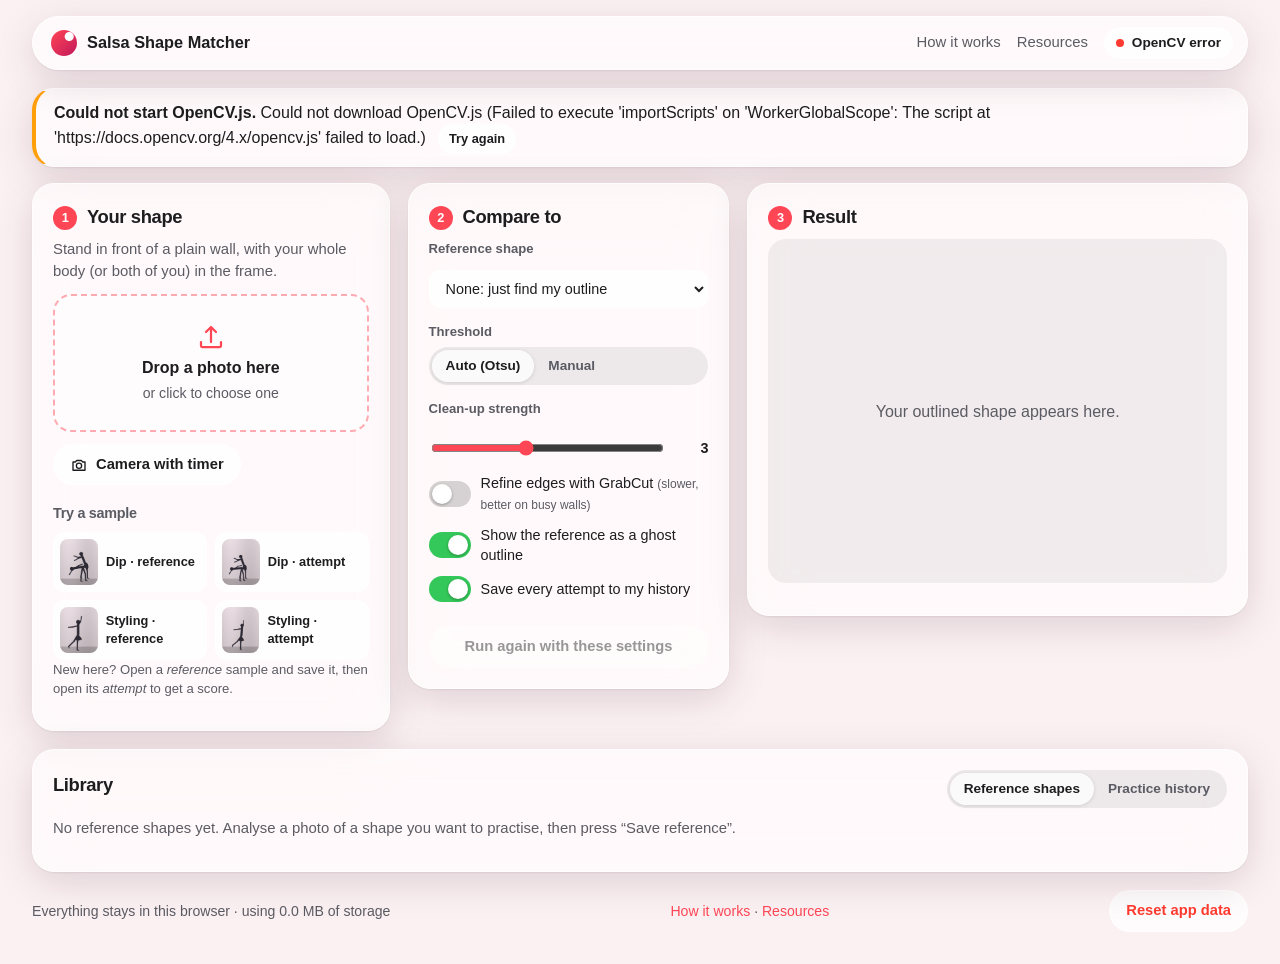
==== index.html @ 27150e8d "Salsa Shape Matcher app: OpenCV.js pipeline in a Web Worker, IndexedDB library, Apple-style UI, Netl" ====
<!doctype html>
<html lang="en">
<head>
  <meta charset="utf-8">
  <meta name="viewport" content="width=device-width, initial-scale=1, viewport-fit=cover">
  <title>Salsa Shape Matcher</title>
  <meta name="description" content="Practise your salsa shapes. OpenCV.js finds your silhouette in the browser, scores it against a reference, and IndexedDB keeps your progress.">
  <meta name="theme-color" content="#1a0a12">
  <link rel="icon" href="data:image/svg+xml,%3Csvg xmlns='http://www.w3.org/2000/svg' viewBox='0 0 64 64'%3E%3Ccircle cx='32' cy='32' r='30' fill='%23ff4655'/%3E%3Cpath d='M22 46c6-10 14-14 22-28' stroke='white' stroke-width='6' stroke-linecap='round' fill='none'/%3E%3Ccircle cx='44' cy='16' r='5' fill='white'/%3E%3C/svg%3E">
  <link rel="stylesheet" href="css/app.css">
</head>
<body>
  <div class="backdrop" aria-hidden="true"><span></span><span></span><span></span></div>

  <header class="topbar glass">
    <a class="brand" href="./" aria-label="Salsa Shape Matcher home">
      <span class="brand-mark" aria-hidden="true"></span>
      <span>Salsa Shape Matcher</span>
    </a>
    <nav class="nav">
      <a href="how-it-works.html">How it works</a>
      <a href="resources.html">Resources</a>
    </nav>
    <div id="status" class="pill pill-loading" role="status" aria-live="polite">
      <span class="dot"></span><span id="status-text">Loading OpenCV…</span>
    </div>
  </header>

  <div id="banner" class="banner glass" hidden role="alert"></div>

  <main class="layout">
    <!-- 1. Photo -->
    <section class="card glass" aria-labelledby="h-photo">
      <h2 id="h-photo"><span class="step">1</span> Your shape</h2>
      <p class="hint">Stand in front of a plain wall, with your whole body (or both of you) in the frame.</p>

      <label id="drop" class="drop" tabindex="0">
        <input id="file" type="file" accept="image/*" hidden>
        <svg viewBox="0 0 24 24" aria-hidden="true"><path d="M12 16V4m0 0-4 4m4-4 4 4M4 16v3a1 1 0 0 0 1 1h14a1 1 0 0 0 1-1v-3" fill="none" stroke="currentColor" stroke-width="1.8" stroke-linecap="round" stroke-linejoin="round"/></svg>
        <strong>Drop a photo here</strong>
        <span>or click to choose one</span>
      </label>

      <div class="row">
        <button id="btn-camera" class="btn" type="button">
          <svg viewBox="0 0 24 24" aria-hidden="true"><path d="M4 8h3l2-2h6l2 2h3v11H4z" fill="none" stroke="currentColor" stroke-width="1.8" stroke-linejoin="round"/><circle cx="12" cy="13" r="3.5" fill="none" stroke="currentColor" stroke-width="1.8"/></svg>
          Camera with timer
        </button>
      </div>

      <h3 class="sub">Try a sample</h3>
      <div class="samples" id="samples">
        <button class="sample" type="button" data-src="samples/dip-reference.jpg" data-name="Dip"><img src="samples/dip-reference.jpg" alt="" loading="lazy"><span>Dip · reference</span></button>
        <button class="sample" type="button" data-src="samples/dip-attempt.jpg"><img src="samples/dip-attempt.jpg" alt="" loading="lazy"><span>Dip · attempt</span></button>
        <button class="sample" type="button" data-src="samples/styling-reference.jpg" data-name="Shine styling"><img src="samples/styling-reference.jpg" alt="" loading="lazy"><span>Styling · reference</span></button>
        <button class="sample" type="button" data-src="samples/styling-attempt.jpg"><img src="samples/styling-attempt.jpg" alt="" loading="lazy"><span>Styling · attempt</span></button>
      </div>
      <p class="hint small">New here? Open a <em>reference</em> sample and save it, then open its <em>attempt</em> to get a score.</p>
    </section>

    <!-- 2. Compare & settings -->
    <section class="card glass" aria-labelledby="h-compare">
      <h2 id="h-compare"><span class="step">2</span> Compare to</h2>
      <label class="field">
        <span>Reference shape</span>
        <select id="ref-select"><option value="">None: just find my outline</option></select>
      </label>

      <fieldset class="field">
        <legend>Threshold</legend>
        <div class="segmented" role="radiogroup" aria-label="Threshold mode">
          <button type="button" role="radio" aria-checked="true" data-thr="auto">Auto (Otsu)</button>
          <button type="button" role="radio" aria-checked="false" data-thr="manual">Manual</button>
        </div>
        <div class="slider" id="thr-wrap" hidden>
          <input id="thr" type="range" min="20" max="235" value="120" aria-label="Threshold value">
          <output id="thr-out">120</output>
        </div>
      </fieldset>

      <label class="field">
        <span>Clean-up strength</span>
        <div class="slider">
          <input id="cleanup" type="range" min="1" max="6" value="3" aria-label="Clean-up strength">
          <output id="cleanup-out">3</output>
        </div>
      </label>

      <label class="toggle"><input id="grabcut" type="checkbox"><span class="switch" aria-hidden="true"></span>
        <span>Refine edges with GrabCut <small>(slower, better on busy walls)</small></span></label>
      <label class="toggle"><input id="ghost" type="checkbox" checked><span class="switch" aria-hidden="true"></span>
        <span>Show the reference as a ghost outline</span></label>
      <label class="toggle"><input id="autosave" type="checkbox" checked><span class="switch" aria-hidden="true"></span>
        <span>Save every attempt to my history</span></label>

      <button id="btn-rerun" class="btn btn-wide" type="button" disabled>Run again with these settings</button>
    </section>

    <!-- 3. Result -->
    <section class="card glass result" aria-labelledby="h-result">
      <h2 id="h-result"><span class="step">3</span> Result</h2>
      <div class="stage" id="stage">
        <canvas id="canvas" width="640" height="480" aria-label="Your photo with the detected silhouette"></canvas>
        <div class="empty" id="empty">
          <p>Your outlined shape appears here.</p>
        </div>
        <div class="working" id="working" hidden><div class="spinner"></div><span>OpenCV is looking…</span></div>
      </div>

      <div class="score-row" id="score-row" hidden>
        <div class="ring" id="ring" style="--p:0"><span id="score">0</span><small>%</small></div>
        <div class="score-text">
          <strong id="score-title">Match</strong>
          <p id="coach"></p>
        </div>
      </div>

      <dl class="metrics" id="metrics" hidden></dl>

      <div class="save-ref" id="save-ref" hidden>
        <label class="field grow">
          <span>Save this as a reference shape</span>
          <input id="ref-name" list="ref-names" placeholder="e.g. Dip" maxlength="40">
          <datalist id="ref-names">
            <option value="Dip"><option value="Ending pose"><option value="Shine styling"><option value="Cross-body finish"><option value="Hammerlock">
          </datalist>
        </label>
        <button id="btn-save-ref" class="btn btn-primary" type="button">Save reference</button>
      </div>
      <p class="hint small" id="perf"></p>
    </section>
  </main>

  <!-- Library -->
  <section class="card glass library" aria-labelledby="h-library">
    <div class="library-head">
      <h2 id="h-library">Library</h2>
      <div class="segmented" role="tablist" aria-label="Library view">
        <button type="button" role="tab" aria-selected="true" data-tab="refs">Reference shapes</button>
        <button type="button" role="tab" aria-selected="false" data-tab="history">Practice history</button>
      </div>
    </div>
    <p id="lib-state" class="hint">Opening library…</p>
    <div id="tab-refs" class="ref-grid"></div>
    <div id="tab-history" class="history" hidden></div>
  </section>

  <footer class="footer">
    <span id="storage">Everything stays in this browser.</span>
    <span class="links"><a href="how-it-works.html">How it works</a> · <a href="resources.html">Resources</a></span>
    <button id="btn-reset" class="btn btn-danger" type="button">Reset app data</button>
  </footer>

  <dialog id="camera" class="glass dialog">
    <h2>Camera</h2>
    <video id="video" playsinline muted></video>
    <div class="countdown" id="countdown" hidden></div>
    <div class="row">
      <label class="field inline"><span>Timer</span>
        <select id="timer"><option value="0">Off</option><option value="3">3 s</option><option value="5" selected>5 s</option><option value="10">10 s</option></select>
      </label>
      <button id="btn-capture" class="btn btn-primary" type="button">Take photo</button>
      <button id="btn-cam-close" class="btn" type="button">Cancel</button>
    </div>
  </dialog>

  <dialog id="viewer" class="glass dialog">
    <h2 id="viewer-title">Attempt</h2>
    <div class="viewer-imgs"><figure><img id="viewer-orig" alt="Original photo"><figcaption>Photo</figcaption></figure>
      <figure><img id="viewer-res" alt="Detected silhouette"><figcaption>Silhouette</figcaption></figure></div>
    <p id="viewer-meta" class="hint"></p>
    <div class="row"><button class="btn" type="button" id="viewer-close">Close</button></div>
  </dialog>

  <script src="js/db.js"></script>
  <script src="js/app.js"></script>
</body>
</html>
---- css/app.css ----
/* Salsa Shape Matcher: visual design.
 * Owner: Sable (ui-designer-apple-liquid-glass). Flow and states: Wren (ux-designer-apple-hig).
 * Apple-style "liquid glass": translucent layers over a warm, blurred salsa-night backdrop,
 * the system font, generous rounding, one accent colour, and dark mode that follows the system.
 */
:root {
  --accent: #ff4655;
  --accent-2: #ffb000;
  --ok: #34c759;
  --warn: #ff9f0a;
  --bad: #ff3b30;
  --text: #1d1d1f;
  --text-2: #5b5b63;
  --glass: rgba(255, 255, 255, 0.62);
  --glass-strong: rgba(255, 255, 255, 0.8);
  --stroke: rgba(255, 255, 255, 0.7);
  --shadow: 0 10px 40px rgba(60, 10, 30, 0.14), 0 1px 2px rgba(60, 10, 30, 0.08);
  --radius: 22px;
  --radius-sm: 12px;
  --bg: #fbf1f3;
  font-family: -apple-system, BlinkMacSystemFont, "SF Pro Text", "Segoe UI", Inter, Roboto, "Helvetica Neue", Arial, sans-serif;
  color: var(--text);
  -webkit-font-smoothing: antialiased;
}
@media (prefers-color-scheme: dark) {
  :root {
    --text: #f5f5f7;
    --text-2: #b4b4bd;
    --glass: rgba(40, 22, 30, 0.55);
    --glass-strong: rgba(52, 30, 40, 0.82);
    --stroke: rgba(255, 255, 255, 0.12);
    --shadow: 0 10px 40px rgba(0, 0, 0, 0.45), 0 1px 2px rgba(0, 0, 0, 0.3);
    --bg: #12070c;
  }
}
* { box-sizing: border-box; }
[hidden] { display: none !important; }   /* the hidden attribute always wins over display rules */
html, body { margin: 0; min-height: 100%; background: var(--bg); }
body { padding: 16px clamp(12px, 3vw, 32px) 32px; line-height: 1.45; }
a { color: var(--accent); text-decoration: none; }
a:hover { text-decoration: underline; }
h1, h2, h3 { letter-spacing: -0.02em; margin: 0; }
h2 { font-size: 1.15rem; display: flex; align-items: center; gap: 10px; margin-bottom: 8px; }
.sub { font-size: 0.9rem; color: var(--text-2); font-weight: 600; margin: 18px 0 8px; }
.hint { color: var(--text-2); margin: 0 0 12px; font-size: 0.93rem; }
.small { font-size: 0.82rem; }
button { font: inherit; color: inherit; }
:focus-visible { outline: 3px solid color-mix(in srgb, var(--accent) 60%, transparent); outline-offset: 2px; }

/* Warm blurred backdrop */
.backdrop { position: fixed; inset: 0; z-index: -1; overflow: hidden; pointer-events: none; }
.backdrop span { position: absolute; border-radius: 50%; filter: blur(80px); opacity: 0.7; }
.backdrop span:nth-child(1) { width: 55vw; height: 55vw; left: -12vw; top: -15vw; background: #ff4655; }
.backdrop span:nth-child(2) { width: 45vw; height: 45vw; right: -10vw; top: 10vh; background: #ffb000; opacity: 0.4; }
.backdrop span:nth-child(3) { width: 50vw; height: 50vw; left: 25vw; bottom: -25vw; background: #c2185b; opacity: 0.4; }
@media (prefers-color-scheme: dark) { .backdrop span { opacity: 0.3; } }

/* Glass */
.glass {
  background: var(--glass);
  backdrop-filter: blur(28px) saturate(170%);
  -webkit-backdrop-filter: blur(28px) saturate(170%);
  border: 1px solid var(--stroke);
  box-shadow: var(--shadow);
  border-radius: var(--radius);
}

/* Top bar */
.topbar { position: sticky; top: 10px; z-index: 10; display: flex; align-items: center; gap: 16px;
  padding: 10px 14px 10px 18px; margin: 0 auto 18px; max-width: 1280px; border-radius: 999px; }
.brand { display: flex; align-items: center; gap: 10px; font-weight: 700; color: var(--text); font-size: 1.02rem; }
.brand:hover { text-decoration: none; }
.brand-mark { width: 26px; height: 26px; border-radius: 50%;
  background: radial-gradient(circle at 70% 25%, #fff 0 4px, transparent 5px), linear-gradient(135deg, var(--accent), #c2185b); }
.nav { display: flex; gap: 16px; margin-left: auto; font-size: 0.93rem; }
.nav a { color: var(--text-2); }
.pill { display: inline-flex; align-items: center; gap: 8px; padding: 6px 12px; border-radius: 999px;
  background: var(--glass-strong); font-size: 0.85rem; font-weight: 600; white-space: nowrap; }
.pill .dot { width: 8px; height: 8px; border-radius: 50%; background: var(--warn); }
.pill-loading .dot, .pill-working .dot { animation: pulse 1s ease-in-out infinite; }
.pill-ready .dot { background: var(--ok); }
.pill-working .dot { background: var(--accent-2); }
.pill-error .dot { background: var(--bad); }
@keyframes pulse { 50% { opacity: 0.3; } }

.banner { max-width: 1280px; margin: 0 auto 16px; padding: 12px 18px; border-left: 4px solid var(--warn); }
.banner button { margin-left: 12px; }

/* Layout */
.layout { display: grid; gap: 18px; max-width: 1280px; margin: 0 auto;
  grid-template-columns: minmax(260px, 1fr) minmax(260px, 0.9fr) minmax(320px, 1.4fr); align-items: start; }
@media (max-width: 1100px) { .layout { grid-template-columns: 1fr 1fr; } .result { grid-column: 1 / -1; } }
@media (max-width: 720px) { .layout { grid-template-columns: 1fr; } .nav { display: none; } }
.card { padding: 20px; }
.step { display: inline-grid; place-items: center; width: 24px; height: 24px; border-radius: 50%;
  background: var(--accent); color: #fff; font-size: 0.8rem; font-weight: 700; }

/* Drop zone */
.drop { display: flex; flex-direction: column; align-items: center; gap: 4px; padding: 26px 12px; cursor: pointer;
  border: 2px dashed color-mix(in srgb, var(--accent) 45%, transparent); border-radius: 18px; text-align: center;
  background: color-mix(in srgb, var(--glass-strong) 60%, transparent); transition: transform .15s, background .15s; }
.drop svg { width: 30px; height: 30px; color: var(--accent); }
.drop span { color: var(--text-2); font-size: 0.88rem; }
.drop.over { background: color-mix(in srgb, var(--accent) 14%, transparent); transform: scale(1.01); }
.row { display: flex; gap: 10px; margin-top: 12px; flex-wrap: wrap; align-items: end; }

/* Buttons */
.btn { display: inline-flex; align-items: center; justify-content: center; gap: 8px; padding: 9px 16px; border-radius: 999px;
  border: 1px solid var(--stroke); background: var(--glass-strong); cursor: pointer; font-weight: 600; font-size: 0.92rem;
  transition: transform .1s, filter .15s; }
.btn svg { width: 18px; height: 18px; }
.btn:hover { filter: brightness(1.05); }
.btn:active { transform: scale(0.97); }
.btn:disabled { opacity: 0.45; cursor: default; transform: none; }
.btn-primary { background: var(--accent); color: #fff; border-color: transparent; }
.btn-danger { color: var(--bad); }
.btn-wide { width: 100%; margin-top: 14px; }
.btn-small { padding: 5px 10px; font-size: 0.8rem; }

/* Samples */
.samples { display: grid; grid-template-columns: repeat(2, 1fr); gap: 8px; }
.sample { display: flex; align-items: center; gap: 8px; padding: 6px; border-radius: var(--radius-sm); cursor: pointer;
  border: 1px solid var(--stroke); background: var(--glass-strong); text-align: left; font-size: 0.8rem; font-weight: 600; }
.sample img { width: 38px; height: 46px; object-fit: cover; border-radius: 8px; }
.sample:hover { outline: 2px solid color-mix(in srgb, var(--accent) 40%, transparent); }

/* Fields */
.field { display: flex; flex-direction: column; gap: 6px; margin: 0 0 14px; border: 0; padding: 0; font-size: 0.9rem; }
.field > span, .field legend { font-weight: 600; color: var(--text-2); font-size: 0.82rem; padding: 0; margin-bottom: 6px; }
.field.inline { flex-direction: row; align-items: center; margin: 0; }
.field.inline > span { margin: 0; }
.grow { flex: 1; margin: 0; }
select, input[type="text"], input:not([type]) {
  font: inherit; padding: 9px 12px; border-radius: var(--radius-sm); border: 1px solid var(--stroke);
  background: var(--glass-strong); color: var(--text); width: 100%; }
.field.inline select { width: auto; }
.segmented { display: inline-flex; padding: 3px; border-radius: 999px; background: color-mix(in srgb, var(--text) 8%, transparent); }
.segmented button { border: 0; background: transparent; padding: 6px 14px; border-radius: 999px; cursor: pointer; font-size: 0.85rem; font-weight: 600; color: var(--text-2); }
.segmented button[aria-checked="true"], .segmented button[aria-selected="true"] { background: var(--glass-strong); color: var(--text); box-shadow: 0 1px 4px rgba(0,0,0,.12); }
.slider { display: flex; align-items: center; gap: 10px; margin-top: 8px; }
.slider input { flex: 1; accent-color: var(--accent); }
.slider output { min-width: 32px; text-align: right; font-variant-numeric: tabular-nums; font-weight: 600; }
.toggle { display: flex; align-items: center; gap: 10px; margin: 10px 0; cursor: pointer; font-size: 0.9rem; }
.toggle small { color: var(--text-2); }
.toggle input { position: absolute; opacity: 0; width: 0; height: 0; }
.switch { flex: none; width: 42px; height: 26px; border-radius: 999px; background: color-mix(in srgb, var(--text) 18%, transparent); position: relative; transition: background .2s; }
.switch::after { content: ""; position: absolute; top: 3px; left: 3px; width: 20px; height: 20px; border-radius: 50%; background: #fff; box-shadow: 0 1px 3px rgba(0,0,0,.3); transition: transform .2s; }
.toggle input:checked + .switch { background: var(--ok); }
.toggle input:checked + .switch::after { transform: translateX(16px); }
.toggle input:focus-visible + .switch { outline: 3px solid color-mix(in srgb, var(--accent) 60%, transparent); outline-offset: 2px; }

/* Result */
.stage { position: relative; border-radius: 18px; overflow: hidden; background: color-mix(in srgb, var(--text) 6%, transparent); min-height: 300px; display: grid; place-items: center; }
.stage canvas { display: block; max-width: 100%; height: auto; max-height: 62vh; }
.stage canvas.hidden { visibility: hidden; position: absolute; }
.empty, .working { position: absolute; inset: 0; display: grid; place-content: center; text-align: center; color: var(--text-2); gap: 10px; }
.working { background: color-mix(in srgb, var(--glass-strong) 70%, transparent); backdrop-filter: blur(6px); font-weight: 600; justify-items: center; }
.spinner { width: 34px; height: 34px; border-radius: 50%; border: 3px solid color-mix(in srgb, var(--accent) 25%, transparent); border-top-color: var(--accent); animation: spin .8s linear infinite; }
@keyframes spin { to { transform: rotate(360deg); } }
.score-row { display: flex; align-items: center; gap: 16px; margin-top: 16px; }
.ring { --p: 0; flex: none; width: 92px; height: 92px; border-radius: 50%; display: grid; place-content: center; grid-auto-flow: column; align-items: baseline;
  background: radial-gradient(closest-side, var(--glass-strong) 78%, transparent 80% 100%), conic-gradient(var(--ring, var(--accent)) calc(var(--p) * 1%), color-mix(in srgb, var(--text) 10%, transparent) 0); }
.ring span { font-size: 1.9rem; font-weight: 800; letter-spacing: -0.03em; font-variant-numeric: tabular-nums; }
.ring small { font-weight: 700; color: var(--text-2); }
.score-text strong { font-size: 1.1rem; }
.score-text p { margin: 4px 0 0; color: var(--text-2); font-size: 0.92rem; }
.metrics { display: grid; grid-template-columns: repeat(auto-fill, minmax(120px, 1fr)); gap: 8px; margin: 16px 0 0; }
.metrics div { background: var(--glass-strong); border-radius: var(--radius-sm); padding: 8px 10px; }
.metrics dt { font-size: 0.72rem; color: var(--text-2); font-weight: 600; text-transform: uppercase; letter-spacing: 0.04em; }
.metrics dd { margin: 2px 0 0; font-weight: 700; font-variant-numeric: tabular-nums; }
.save-ref { display: flex; gap: 10px; align-items: end; margin-top: 16px; }
#perf { margin-top: 12px; }

/* Library */
.library { max-width: 1280px; margin: 18px auto 0; }
.library-head { display: flex; align-items: center; justify-content: space-between; gap: 12px; margin-bottom: 10px; flex-wrap: wrap; }
.ref-grid { display: grid; grid-template-columns: repeat(auto-fill, minmax(220px, 1fr)); gap: 12px; }
.ref { background: var(--glass-strong); border-radius: 18px; padding: 10px; display: flex; flex-direction: column; gap: 8px; }
.ref img { width: 100%; aspect-ratio: 4 / 3; object-fit: cover; border-radius: 12px; background: #0001; }
.ref h3 { font-size: 1rem; }
.ref .meta { color: var(--text-2); font-size: 0.82rem; }
.ref .actions { display: flex; gap: 6px; flex-wrap: wrap; }
.spark { width: 100%; height: 34px; }
.history { display: flex; flex-direction: column; gap: 8px; }
.hrow { display: grid; grid-template-columns: 56px 1fr auto auto; gap: 12px; align-items: center; background: var(--glass-strong); border-radius: 14px; padding: 8px 10px; }
.hrow img { width: 56px; height: 56px; object-fit: cover; border-radius: 10px; cursor: pointer; }
.hrow .t { font-weight: 600; }
.hrow .d { color: var(--text-2); font-size: 0.82rem; }
.badge { font-weight: 800; font-variant-numeric: tabular-nums; padding: 4px 10px; border-radius: 999px; color: #fff; background: var(--accent); }
.badge.good { background: var(--ok); } .badge.mid { background: var(--warn); }

.footer { max-width: 1280px; margin: 18px auto 0; display: flex; gap: 16px; align-items: center; justify-content: space-between; flex-wrap: wrap; color: var(--text-2); font-size: 0.88rem; }

/* Dialogs */
.dialog { padding: 20px; max-width: min(720px, 94vw); color: var(--text); }
.dialog::backdrop { background: rgba(10, 0, 5, 0.45); backdrop-filter: blur(4px); }
.dialog video { width: 100%; border-radius: 14px; background: #000; margin-top: 10px; transform: scaleX(-1); }
.countdown { position: fixed; inset: 0; display: grid; place-items: center; font-size: 7rem; font-weight: 800; color: #fff; text-shadow: 0 4px 30px rgba(0,0,0,.5); pointer-events: none; }
.viewer-imgs { display: grid; grid-template-columns: 1fr 1fr; gap: 10px; margin-top: 10px; }
.viewer-imgs img { width: 100%; border-radius: 12px; }
.viewer-imgs figure { margin: 0; } .viewer-imgs figcaption { color: var(--text-2); font-size: 0.8rem; text-align: center; }

/* Article pages (How it works, Resources) */
.article { max-width: 860px; margin: 0 auto; padding: clamp(20px, 4vw, 40px); }
.article h1 { font-size: clamp(1.8rem, 4vw, 2.6rem); margin-bottom: 8px; }
.article h2 { font-size: 1.3rem; margin: 30px 0 8px; }
.article p, .article li { font-size: 1.02rem; }
.article .lead { font-size: 1.15rem; color: var(--text-2); }
.trio { display: grid; grid-template-columns: repeat(auto-fit, minmax(220px, 1fr)); gap: 14px; margin: 20px 0; }
.trio .card { background: var(--glass-strong); border-radius: 18px; padding: 16px; }
.trio .card h3 { margin-bottom: 4px; }
.tag { display: inline-block; font-size: 0.75rem; font-weight: 700; text-transform: uppercase; letter-spacing: 0.06em; color: var(--accent); }
.flow { display: flex; flex-wrap: wrap; align-items: center; gap: 8px; margin: 16px 0; font-weight: 600; }
.flow span { background: var(--glass-strong); padding: 8px 12px; border-radius: 999px; }
.flow i { color: var(--text-2); font-style: normal; }
pre { background: color-mix(in srgb, var(--text) 8%, transparent); padding: 12px 14px; border-radius: 12px; overflow-x: auto; font-size: 0.86rem; }
code { font-family: ui-monospace, "SF Mono", Menlo, Consolas, monospace; }
.links-list { list-style: none; padding: 0; display: grid; gap: 8px; }
.links-list li { background: var(--glass-strong); border-radius: 14px; padding: 10px 14px; }
.links-list small { display: block; color: var(--text-2); }

@media (prefers-reduced-motion: reduce) { * { animation: none !important; transition: none !important; } }
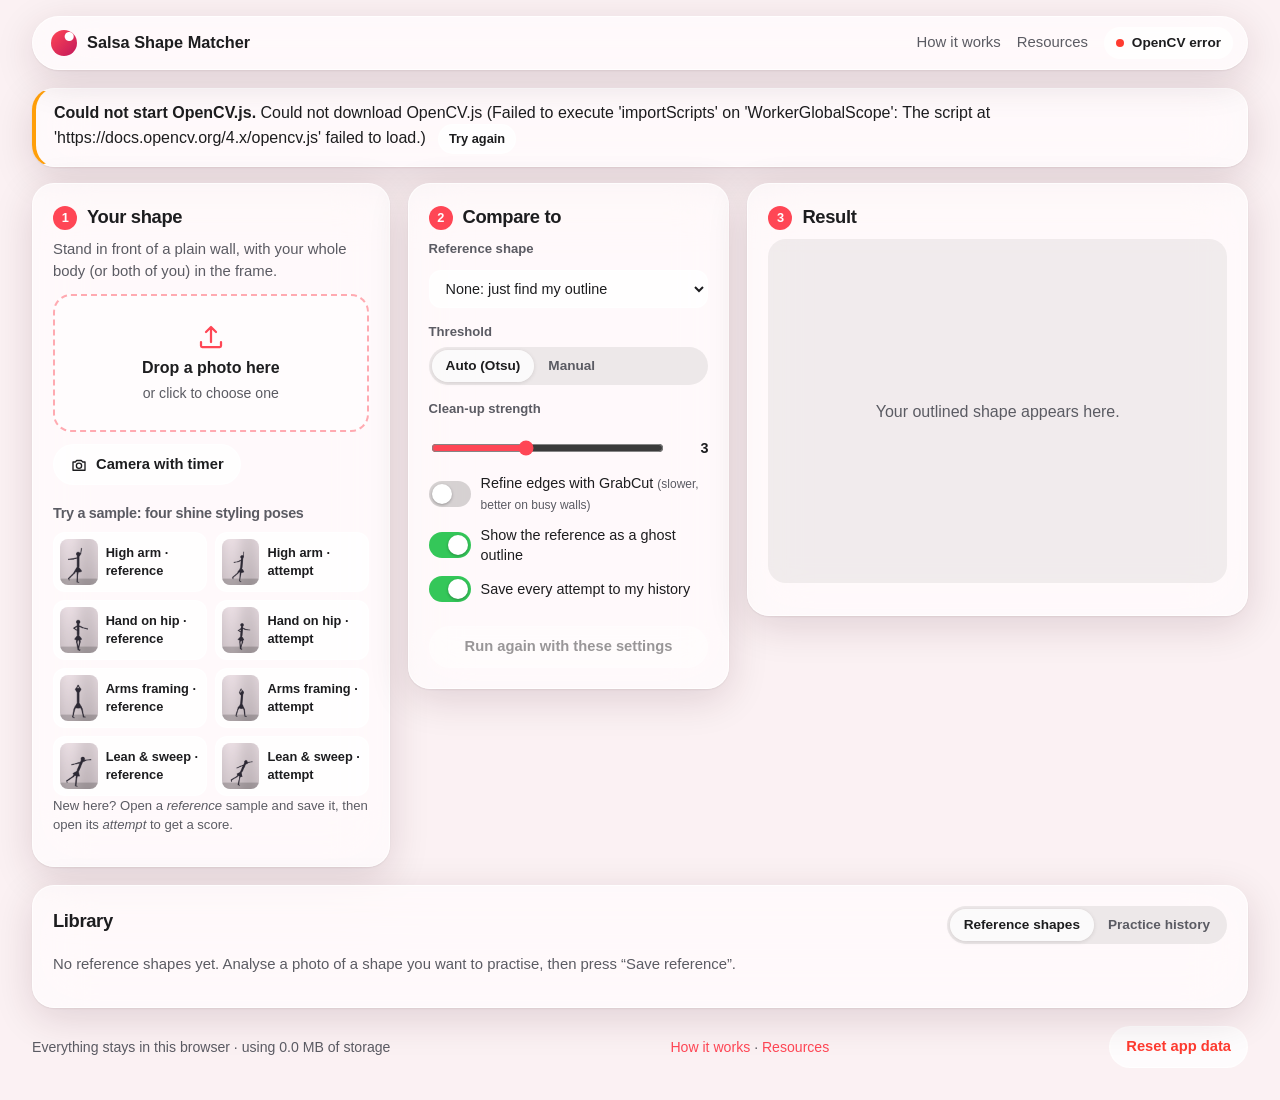
==== commit cc226b73: "Four shine styling references replace the dip; score by aligned-silhouette overlap matchShapes (Hu m" ====
--- a/index.html
+++ b/index.html
@@ -48,12 +48,16 @@
         </button>
       </div>
 
-      <h3 class="sub">Try a sample</h3>
+      <h3 class="sub">Try a sample: four shine styling poses</h3>
       <div class="samples" id="samples">
-        <button class="sample" type="button" data-src="samples/dip-reference.jpg" data-name="Dip"><img src="samples/dip-reference.jpg" alt="" loading="lazy"><span>Dip · reference</span></button>
-        <button class="sample" type="button" data-src="samples/dip-attempt.jpg"><img src="samples/dip-attempt.jpg" alt="" loading="lazy"><span>Dip · attempt</span></button>
-        <button class="sample" type="button" data-src="samples/styling-reference.jpg" data-name="Shine styling"><img src="samples/styling-reference.jpg" alt="" loading="lazy"><span>Styling · reference</span></button>
-        <button class="sample" type="button" data-src="samples/styling-attempt.jpg"><img src="samples/styling-attempt.jpg" alt="" loading="lazy"><span>Styling · attempt</span></button>
+        <button class="sample" type="button" data-src="samples/styling-high-arm-reference.jpg" data-name="Styling · high arm"><img src="samples/styling-high-arm-reference.jpg" alt="" loading="lazy"><span>High arm · reference</span></button>
+        <button class="sample" type="button" data-src="samples/styling-high-arm-attempt.jpg"><img src="samples/styling-high-arm-attempt.jpg" alt="" loading="lazy"><span>High arm · attempt</span></button>
+        <button class="sample" type="button" data-src="samples/styling-hip-hand-reference.jpg" data-name="Styling · hand on hip"><img src="samples/styling-hip-hand-reference.jpg" alt="" loading="lazy"><span>Hand on hip · reference</span></button>
+        <button class="sample" type="button" data-src="samples/styling-hip-hand-attempt.jpg"><img src="samples/styling-hip-hand-attempt.jpg" alt="" loading="lazy"><span>Hand on hip · attempt</span></button>
+        <button class="sample" type="button" data-src="samples/styling-frame-up-reference.jpg" data-name="Styling · arms framing"><img src="samples/styling-frame-up-reference.jpg" alt="" loading="lazy"><span>Arms framing · reference</span></button>
+        <button class="sample" type="button" data-src="samples/styling-frame-up-attempt.jpg"><img src="samples/styling-frame-up-attempt.jpg" alt="" loading="lazy"><span>Arms framing · attempt</span></button>
+        <button class="sample" type="button" data-src="samples/styling-lean-sweep-reference.jpg" data-name="Styling · lean & sweep"><img src="samples/styling-lean-sweep-reference.jpg" alt="" loading="lazy"><span>Lean & sweep · reference</span></button>
+        <button class="sample" type="button" data-src="samples/styling-lean-sweep-attempt.jpg"><img src="samples/styling-lean-sweep-attempt.jpg" alt="" loading="lazy"><span>Lean & sweep · attempt</span></button>
       </div>
       <p class="hint small">New here? Open a <em>reference</em> sample and save it, then open its <em>attempt</em> to get a score.</p>
     </section>
@@ -120,9 +124,9 @@
       <div class="save-ref" id="save-ref" hidden>
         <label class="field grow">
           <span>Save this as a reference shape</span>
-          <input id="ref-name" list="ref-names" placeholder="e.g. Dip" maxlength="40">
+          <input id="ref-name" list="ref-names" placeholder="e.g. Styling · high arm" maxlength="40">
           <datalist id="ref-names">
-            <option value="Dip"><option value="Ending pose"><option value="Shine styling"><option value="Cross-body finish"><option value="Hammerlock">
+            <option value="Styling · high arm"><option value="Styling · hand on hip"><option value="Styling · arms framing"><option value="Styling · lean &amp; sweep"><option value="Ending pose"><option value="Dip">
           </datalist>
         </label>
         <button id="btn-save-ref" class="btn btn-primary" type="button">Save reference</button>
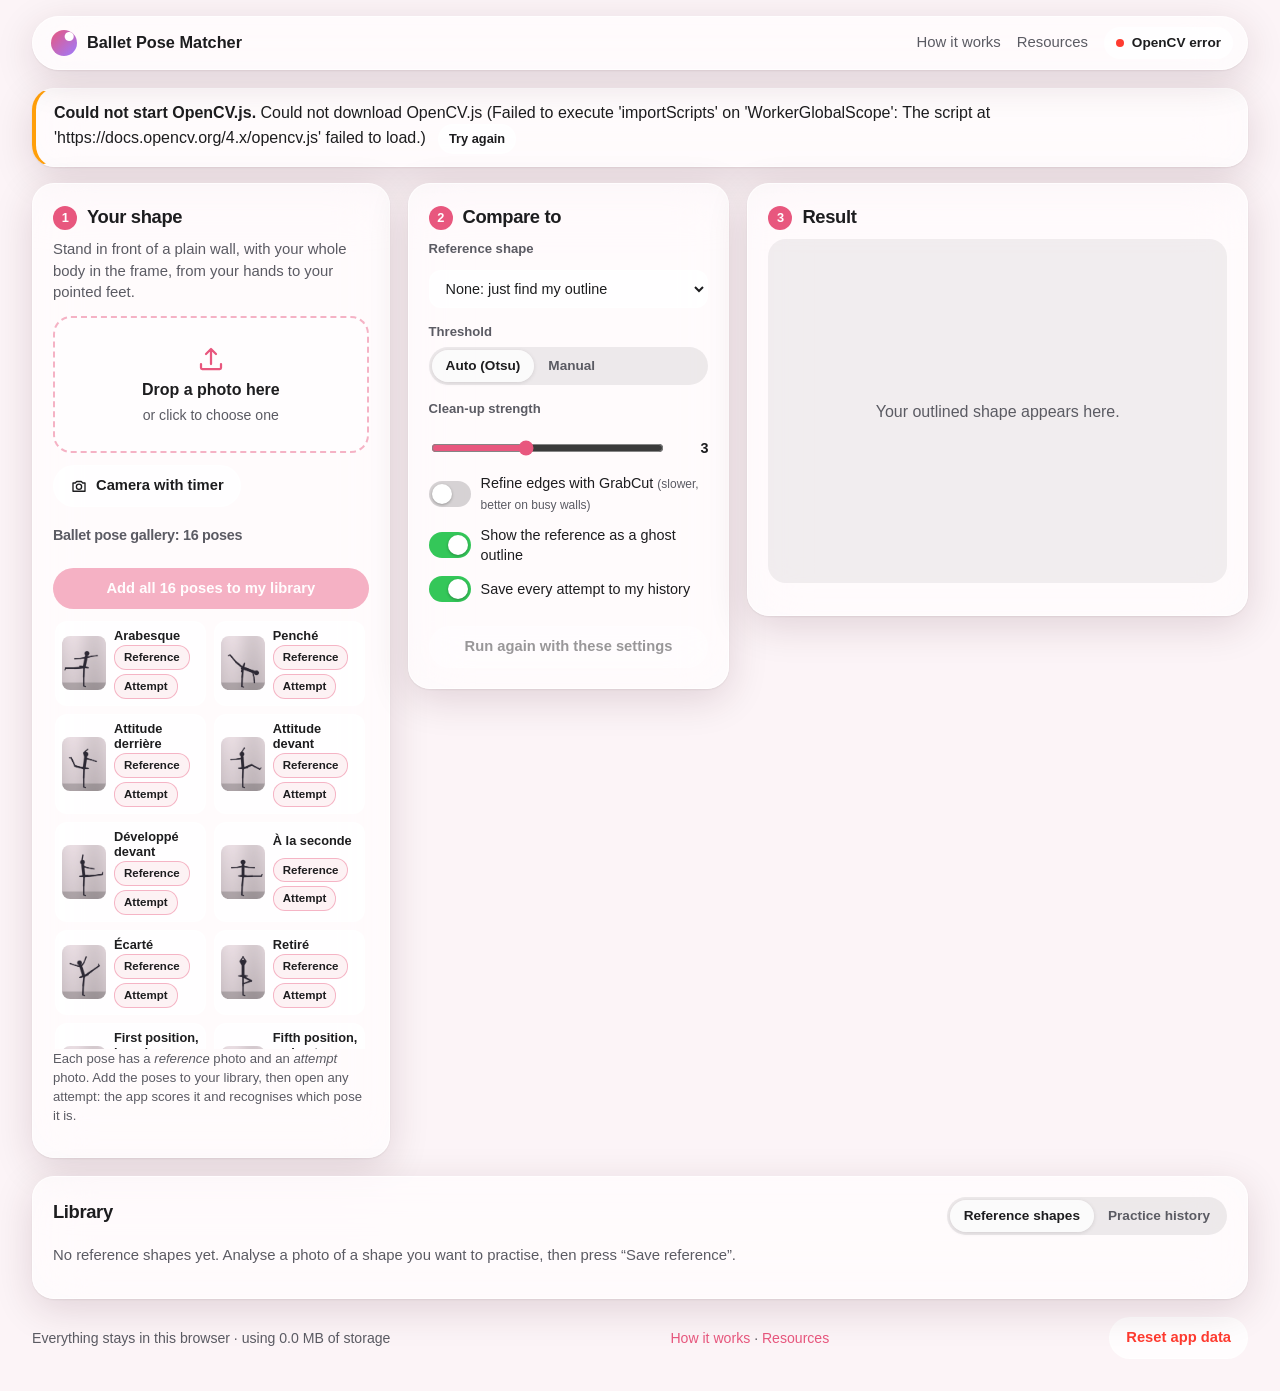
==== commit 537d9b67: "Ballet Pose Matcher: 16 ballet poses, pose recognition, ballet coach agent - 16 classical poses (ref" ====
--- a/index.html
+++ b/index.html
@@ -3,19 +3,19 @@
 <head>
   <meta charset="utf-8">
   <meta name="viewport" content="width=device-width, initial-scale=1, viewport-fit=cover">
-  <title>Salsa Shape Matcher</title>
-  <meta name="description" content="Practise your salsa shapes. OpenCV.js finds your silhouette in the browser, scores it against a reference, and IndexedDB keeps your progress.">
-  <meta name="theme-color" content="#1a0a12">
-  <link rel="icon" href="data:image/svg+xml,%3Csvg xmlns='http://www.w3.org/2000/svg' viewBox='0 0 64 64'%3E%3Ccircle cx='32' cy='32' r='30' fill='%23ff4655'/%3E%3Cpath d='M22 46c6-10 14-14 22-28' stroke='white' stroke-width='6' stroke-linecap='round' fill='none'/%3E%3Ccircle cx='44' cy='16' r='5' fill='white'/%3E%3C/svg%3E">
+  <title>Ballet Pose Matcher</title>
+  <meta name="description" content="Practise your ballet positions. OpenCV.js finds your silhouette in the browser, scores it against a reference, and IndexedDB keeps your progress.">
+  <meta name="theme-color" content="#2a1020">
+  <link rel="icon" href="data:image/svg+xml,%3Csvg xmlns='http://www.w3.org/2000/svg' viewBox='0 0 64 64'%3E%3Ccircle cx='32' cy='32' r='30' fill='%23e8577e'/%3E%3Cpath d='M22 46c6-10 14-14 22-28' stroke='white' stroke-width='6' stroke-linecap='round' fill='none'/%3E%3Ccircle cx='44' cy='16' r='5' fill='white'/%3E%3C/svg%3E">
   <link rel="stylesheet" href="css/app.css">
 </head>
 <body>
   <div class="backdrop" aria-hidden="true"><span></span><span></span><span></span></div>
 
   <header class="topbar glass">
-    <a class="brand" href="./" aria-label="Salsa Shape Matcher home">
+    <a class="brand" href="./" aria-label="Ballet Pose Matcher home">
       <span class="brand-mark" aria-hidden="true"></span>
-      <span>Salsa Shape Matcher</span>
+      <span>Ballet Pose Matcher</span>
     </a>
     <nav class="nav">
       <a href="how-it-works.html">How it works</a>
@@ -32,7 +32,7 @@
     <!-- 1. Photo -->
     <section class="card glass" aria-labelledby="h-photo">
       <h2 id="h-photo"><span class="step">1</span> Your shape</h2>
-      <p class="hint">Stand in front of a plain wall, with your whole body (or both of you) in the frame.</p>
+      <p class="hint">Stand in front of a plain wall, with your whole body in the frame, from your hands to your pointed feet.</p>
 
       <label id="drop" class="drop" tabindex="0">
         <input id="file" type="file" accept="image/*" hidden>
@@ -48,18 +48,10 @@
         </button>
       </div>
 
-      <h3 class="sub">Try a sample: four shine styling poses</h3>
-      <div class="samples" id="samples">
-        <button class="sample" type="button" data-src="samples/styling-high-arm-reference.jpg" data-name="Styling · high arm"><img src="samples/styling-high-arm-reference.jpg" alt="" loading="lazy"><span>High arm · reference</span></button>
-        <button class="sample" type="button" data-src="samples/styling-high-arm-attempt.jpg"><img src="samples/styling-high-arm-attempt.jpg" alt="" loading="lazy"><span>High arm · attempt</span></button>
-        <button class="sample" type="button" data-src="samples/styling-hip-hand-reference.jpg" data-name="Styling · hand on hip"><img src="samples/styling-hip-hand-reference.jpg" alt="" loading="lazy"><span>Hand on hip · reference</span></button>
-        <button class="sample" type="button" data-src="samples/styling-hip-hand-attempt.jpg"><img src="samples/styling-hip-hand-attempt.jpg" alt="" loading="lazy"><span>Hand on hip · attempt</span></button>
-        <button class="sample" type="button" data-src="samples/styling-frame-up-reference.jpg" data-name="Styling · arms framing"><img src="samples/styling-frame-up-reference.jpg" alt="" loading="lazy"><span>Arms framing · reference</span></button>
-        <button class="sample" type="button" data-src="samples/styling-frame-up-attempt.jpg"><img src="samples/styling-frame-up-attempt.jpg" alt="" loading="lazy"><span>Arms framing · attempt</span></button>
-        <button class="sample" type="button" data-src="samples/styling-lean-sweep-reference.jpg" data-name="Styling · lean & sweep"><img src="samples/styling-lean-sweep-reference.jpg" alt="" loading="lazy"><span>Lean & sweep · reference</span></button>
-        <button class="sample" type="button" data-src="samples/styling-lean-sweep-attempt.jpg"><img src="samples/styling-lean-sweep-attempt.jpg" alt="" loading="lazy"><span>Lean & sweep · attempt</span></button>
-      </div>
-      <p class="hint small">New here? Open a <em>reference</em> sample and save it, then open its <em>attempt</em> to get a score.</p>
+      <h3 class="sub">Ballet pose gallery: 16 poses</h3>
+      <button id="btn-add-all" class="btn btn-wide btn-primary" type="button" disabled>Add all 16 poses to my library</button>
+      <div class="poses" id="samples" role="list" aria-label="Ballet pose samples"></div>
+      <p class="hint small">Each pose has a <em>reference</em> photo and an <em>attempt</em> photo. Add the poses to your library, then open any attempt: the app scores it and recognises which pose it is.</p>
     </section>
 
     <!-- 2. Compare & settings -->
@@ -119,14 +111,16 @@
         </div>
       </div>
 
+      <div class="ranking" id="ranking" hidden></div>
+
       <dl class="metrics" id="metrics" hidden></dl>
 
       <div class="save-ref" id="save-ref" hidden>
         <label class="field grow">
           <span>Save this as a reference shape</span>
-          <input id="ref-name" list="ref-names" placeholder="e.g. Styling · high arm" maxlength="40">
+          <input id="ref-name" list="ref-names" placeholder="e.g. Arabesque" maxlength="40">
           <datalist id="ref-names">
-            <option value="Styling · high arm"><option value="Styling · hand on hip"><option value="Styling · arms framing"><option value="Styling · lean &amp; sweep"><option value="Ending pose"><option value="Dip">
+            <option value="Arabesque"><option value="À la seconde"><option value="Retiré"><option value="Attitude"><option value="Développé devant"><option value="Fifth position, arms en haut"><option value="Penché">
           </datalist>
         </label>
         <button id="btn-save-ref" class="btn btn-primary" type="button">Save reference</button>
--- a/css/app.css
+++ b/css/app.css
@@ -1,11 +1,11 @@
-/* Salsa Shape Matcher: visual design.
+/* Ballet Pose Matcher: visual design.
  * Owner: Sable (ui-designer-apple-liquid-glass). Flow and states: Wren (ux-designer-apple-hig).
- * Apple-style "liquid glass": translucent layers over a warm, blurred salsa-night backdrop,
+ * Apple-style "liquid glass": translucent layers over a soft, blurred rose-and-lilac backdrop,
  * the system font, generous rounding, one accent colour, and dark mode that follows the system.
  */
 :root {
-  --accent: #ff4655;
-  --accent-2: #ffb000;
+  --accent: #e8577e;
+  --accent-2: #9d7bff;
   --ok: #34c759;
   --warn: #ff9f0a;
   --bad: #ff3b30;
@@ -17,7 +17,7 @@
   --shadow: 0 10px 40px rgba(60, 10, 30, 0.14), 0 1px 2px rgba(60, 10, 30, 0.08);
   --radius: 22px;
   --radius-sm: 12px;
-  --bg: #fbf1f3;
+  --bg: #fcf4f7;
   font-family: -apple-system, BlinkMacSystemFont, "SF Pro Text", "Segoe UI", Inter, Roboto, "Helvetica Neue", Arial, sans-serif;
   color: var(--text);
   -webkit-font-smoothing: antialiased;
@@ -50,9 +50,9 @@
 /* Warm blurred backdrop */
 .backdrop { position: fixed; inset: 0; z-index: -1; overflow: hidden; pointer-events: none; }
 .backdrop span { position: absolute; border-radius: 50%; filter: blur(80px); opacity: 0.7; }
-.backdrop span:nth-child(1) { width: 55vw; height: 55vw; left: -12vw; top: -15vw; background: #ff4655; }
-.backdrop span:nth-child(2) { width: 45vw; height: 45vw; right: -10vw; top: 10vh; background: #ffb000; opacity: 0.4; }
-.backdrop span:nth-child(3) { width: 50vw; height: 50vw; left: 25vw; bottom: -25vw; background: #c2185b; opacity: 0.4; }
+.backdrop span:nth-child(1) { width: 55vw; height: 55vw; left: -12vw; top: -15vw; background: #f7a1c4; }
+.backdrop span:nth-child(2) { width: 45vw; height: 45vw; right: -10vw; top: 10vh; background: #c8b6ff; opacity: 0.55; }
+.backdrop span:nth-child(3) { width: 50vw; height: 50vw; left: 25vw; bottom: -25vw; background: #ffd6a5; opacity: 0.5; }
 @media (prefers-color-scheme: dark) { .backdrop span { opacity: 0.3; } }
 
 /* Glass */
@@ -71,7 +71,7 @@
 .brand { display: flex; align-items: center; gap: 10px; font-weight: 700; color: var(--text); font-size: 1.02rem; }
 .brand:hover { text-decoration: none; }
 .brand-mark { width: 26px; height: 26px; border-radius: 50%;
-  background: radial-gradient(circle at 70% 25%, #fff 0 4px, transparent 5px), linear-gradient(135deg, var(--accent), #c2185b); }
+  background: radial-gradient(circle at 70% 25%, #fff 0 4px, transparent 5px), linear-gradient(135deg, var(--accent), #9d7bff); }
 .nav { display: flex; gap: 16px; margin-left: auto; font-size: 0.93rem; }
 .nav a { color: var(--text-2); }
 .pill { display: inline-flex; align-items: center; gap: 8px; padding: 6px 12px; border-radius: 999px;
@@ -123,6 +123,22 @@
   border: 1px solid var(--stroke); background: var(--glass-strong); text-align: left; font-size: 0.8rem; font-weight: 600; }
 .sample img { width: 38px; height: 46px; object-fit: cover; border-radius: 8px; }
 .sample:hover { outline: 2px solid color-mix(in srgb, var(--accent) 40%, transparent); }
+
+/* Ballet pose gallery */
+.poses { display: grid; grid-template-columns: repeat(2, 1fr); gap: 8px; margin-top: 10px; max-height: 430px; overflow-y: auto;
+  padding: 2px 4px 2px 2px; overscroll-behavior: contain; }
+.pose { display: grid; grid-template-columns: 44px 1fr; grid-template-rows: auto auto; gap: 2px 8px; align-items: center;
+  padding: 6px; border-radius: var(--radius-sm); border: 1px solid var(--stroke); background: var(--glass-strong); }
+.pose img { grid-row: 1 / 3; width: 44px; height: 54px; object-fit: cover; border-radius: 8px; }
+.pose-name { font-size: 0.8rem; font-weight: 700; line-height: 1.2; }
+.pose-btns { display: flex; gap: 4px; flex-wrap: wrap; }
+.pose-btns .btn { padding: 3px 9px; font-size: 0.72rem; border-color: color-mix(in srgb, var(--accent) 40%, transparent); background: color-mix(in srgb, var(--accent) 8%, var(--glass-strong)); }
+@media (max-width: 1100px) and (min-width: 721px) { .poses { grid-template-columns: 1fr; } }
+
+/* Pose recognition */
+.ranking { margin-top: 12px; padding: 10px 14px; border-radius: var(--radius-sm); background: color-mix(in srgb, var(--accent-2) 14%, var(--glass-strong));
+  display: flex; flex-direction: column; gap: 2px; }
+.ranking span { color: var(--text-2); font-size: 0.86rem; }
 
 /* Fields */
 .field { display: flex; flex-direction: column; gap: 6px; margin: 0 0 14px; border: 0; padding: 0; font-size: 0.9rem; }
